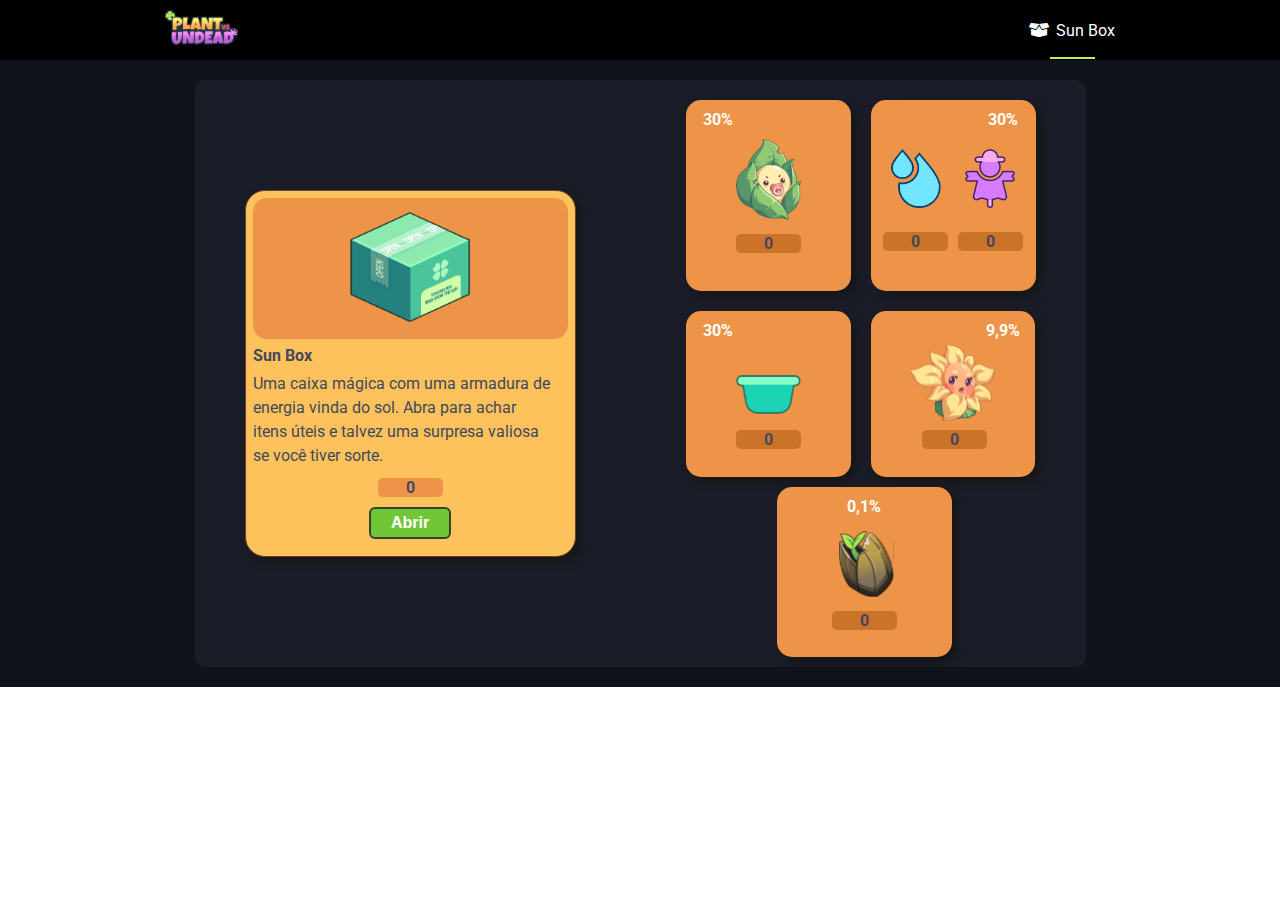
==== sunbox.html @ fbdd425e "(sunbox) page complete" ====
<!DOCTYPE html>
<html lang="pt-br">
<head>
  <meta charset="UTF-8">
  <meta http-equiv="X-UA-Compatible" content="IE=edge">
  <meta name="viewport" content="width=device-width, initial-scale=1.0">
  <link rel="shortcut icon" href="/images/favicon.ico" type="image/x-icon">
  <link rel="stylesheet" href="css/reset.css">
  <link rel="stylesheet" href="css/style.css">
  <link rel="stylesheet" href="https://cdnjs.cloudflare.com/ajax/libs/font-awesome/5.15.4/css/all.min.css">
  <title>SunBox</title>
  <script> document.documentElement.className += ' js'</script>
</head>
<body>
  <header class="header-bg">
    <div class="header">
    <a href="index.html"><img src="images/logo.svg" alt="Plants vs Undead Logo"></a>
    <nav class="nav">
      <ul class="nav__list">
        <li><a class="active" href="sunbox.html"><i class="fas fa-box-open box"></i>Sun Box</a></li>
      </ul>
    </nav>
    </div>
  </header>
  <section class="section-intro">

    <div class="card">
      <div class="card-sunbox">
        <div class="card-sunbox__image">
          <img src="images/sunBox.png" alt="Sun Box">
        </div>
        <h1 class="card-sunbox__title">Sun Box</h1>
        <p class="card-sunbox__paragraph">Uma caixa mágica com uma armadura de energia vinda do sol. Abra para achar itens úteis e talvez uma surpresa valiosa se você tiver sorte.</p>
        <p class="card-sunbox__counter">0</p>
        <button class="card-sunbox__button">Abrir</button>
      </div>
      <div class="card-rewards">
        <div class="card-rewards__style card-baby">
          <p class="card-percentage">30%</p>
          <img src="images/babysapling.svg" alt="Baby Sapling">
          <p class="card-baby__score">0</p>
        </div>
        <div class="card-rewards__style card-crownwater">
          <p class="card-percentage">30%</p>
          <img src="images/water.png" alt="Baby Sapling">
          <img src="images/scarecrow.png" alt="">
          <div class="card-crownwater__paragraphs">
            <p class="card-crownwater__score1">0</p>
            <p class="card-crownwater__score2">0</p>
          </div>
        </div>
        <div class="card-rewards__style card-pot">
          <p class="card-percentage">30%</p>
          <img src="images/smallPot.png" alt="Baby Sapling">
          <p class="card-pot__score">0</p>
        </div>
        <div class="card-rewards__style card-mama">
          <p class="card-percentage">9,9%</p>
          <img src="images/mamasapling.svg" alt="Baby Sapling">
          <p class="card-mama__score">0</p>
        </div>
        <div class="card-rewards__style card-seed">
          <p class="card-percentage">0,1%</p>
          <img src="images/seed.svg" alt="Baby Sapling">
          <p class="card-seed__score">0</p>
        </div>  
      </div>
    </div>
  </section>
</body>
<script src="script/main.js"></script>
</html>
---- css/style.css ----
@import url('https://fonts.googleapis.com/css2?family=Roboto:wght@400;500;700;900&display=swap');

/* ------------------------------ Index ------------------------------ */

/* General styles */
body{
  font-family: 'Roboto';
}

a{
  text-decoration: none;
}

.card{
  background-color: #1A1D28;
  color: white;
  font-weight: 700;
  text-align: center;
  border-radius: 10px;
  padding: 10px 0px 10px 50px;
  display: flex;
  align-content: flex-start;
  
}

/* Header */
.header-bg {
  background-color: black;
}

.header{
  margin: 0 auto;
  max-width: 950px;
  padding: 10px 0px;
  display: flex;
  align-items: center;
  justify-content: space-between;
}

.nav a{
 color: #6a748e;
 font-size: 1em;
 margin: 0 0px;
 position: relative;
}

.box{
  margin: 7px;
}

/* Section Intro */

.section-intro{
  background-color: #11131B;
  padding: 20px 50px;
  margin: 0 auto;
  display: flex;
  justify-content: center;
}

.section-intro .card-intro{
  margin: 30px;
}

.section-intro .card-intro img{
  max-width: 350px;
}

/* ------------------------------ Open SunBox ------------------------------ */

.card-rewards{
  display: flex;
  flex-wrap: wrap;
  width: 370px;
  margin: 0 40px 0 100px;
  
}

.card-percentage{
  color: white;
  font-weight: 700;
}

/* Header */
.js .active{
  color: white;
}

.active::after{
  content: "";
  position: absolute;
  width: 45px;
  height: 2px;
  top: 36px;
  left: 28px;
  background: #b8ee5b;
}

/* Card Sun Box */


.card-sunbox{
  background-color: #fdc25b;
  border-radius: 20px;
  padding: 7px;
  border: 1px solid #684029;
  margin: 100px 0px;
  max-height: 355px;
  box-shadow: 5px 5px 10px rgb(22, 22, 22);
}

.card-sunbox__image{
  background-color: #ee9448;
  border-radius: 14px;
}

.card-sunbox__image img{
  width: 200px;
}

.card-sunbox__title{
  font-family: 'Roboto';
  font-weight: 700;
  color: #44485C;
  text-align: left;
  margin: 7px 0;
}

.card-sunbox__paragraph{
  font-weight: 400;
  color: #44485C;
  text-align: left;
  max-width: 300px;
  line-height: 1.5em;
  margin: 0px 15px 0px 0px;
}

.card-sunbox__counter{
  background-color: #ee9448;
  color: #44485C;
  margin: 10px auto 10px auto;
  border-radius: 5px;
  width: 65px;
  font-weight: 700;
}

.card-sunbox__button{
  margin: 0 0 10px 0;
  background: #71c638;
  color: white;
  border: 2px solid #31462D;
  border-radius: 6px;
  padding: 5px 20px;
  font-size: 1em;
  font-weight: 600;

}

/* Card Rewards General Style */

.card-rewards__style{
  background: #ee9448;
  margin: 10px 10px;
  border-radius: 15px;
  padding: 20px 50px;
  box-shadow: 5px 5px 10px rgb(22, 22, 22);
}

.card-rewards__style img{
  width: 65px;
}

/* Card Baby Sapling */

.card-baby .card-percentage{
  margin: -10px 0 0 -100px;
}

.card-baby img{
  margin: 10px 0 0 0;
}

.card-baby__score{
  background-color: #cc732a;
  color: #44485C;
  margin: 10px auto 10px auto;
  border-radius: 5px;
  width: 65px;
  font-weight: 700;
}

/* Crown Water */
.card-crownwater{
  padding: 20px 11px 0px 10px;
}

.card-crownwater .card-percentage{
  margin: -10px 0 0 100px;
}

.card-crownwater__paragraphs{
  display: flex;
  justify-content: center;
  
}

.card-crownwater__paragraphs p:first-child{
  margin: 10px 5px 0 0px;
}

.card-crownwater__paragraphs p:last-child{
  margin: 10px 0 0 5px;
}

.card-crownwater img{
  margin: 20px 10px 10px 10px;
  width: 50px;
}

.card-crownwater__score1, .card-crownwater__score2{
  background-color: #cc732a;
  color: #44485C;
  border-radius: 5px;
  width: 65px;
  font-weight: 700;
}

/* Card Pot */

.card-pot{
  padding: 20px 50px;
}

.card-pot .card-percentage{
  margin: -10px 0 0 -100px;
}

.card-pot img{
  margin: 35px 0 12px 0;
}

.card-pot__score{
  background-color: #cc732a;
  color: #44485C;
  border-radius: 5px;
  width: 65px;
  font-weight: 700;
}

/* Card Mama */

.card-mama .card-percentage{
  margin: -10px 0 0 100px;
}

.card-mama{
  padding: 20px 15px 20px 15px;
}

.card-mama img{
  margin: 5px 0;
  width: 85px;
}

.card-mama__score{
  background-color: #cc732a;
  color: #44485C;
  border-radius: 5px;
  width: 65px;
  font-weight: 700;
  text-align: center;
  margin: 0 0 0 36px;
}

/* Card Seed */

.card-seed{
  padding: 20px 55px;
  margin: 0 0 0 101px;
}

.card-seed .card-percentage{
  margin: -10px 0 0 0;
}

.card-seed img{
  width: 55px;
  margin: 15px 0 10px 5px;
}

.card-seed__score{
  background-color: #cc732a;
  color: #44485C;
  border-radius: 5px;
  width: 65px;
  font-weight: 700;
  text-align: center;
}
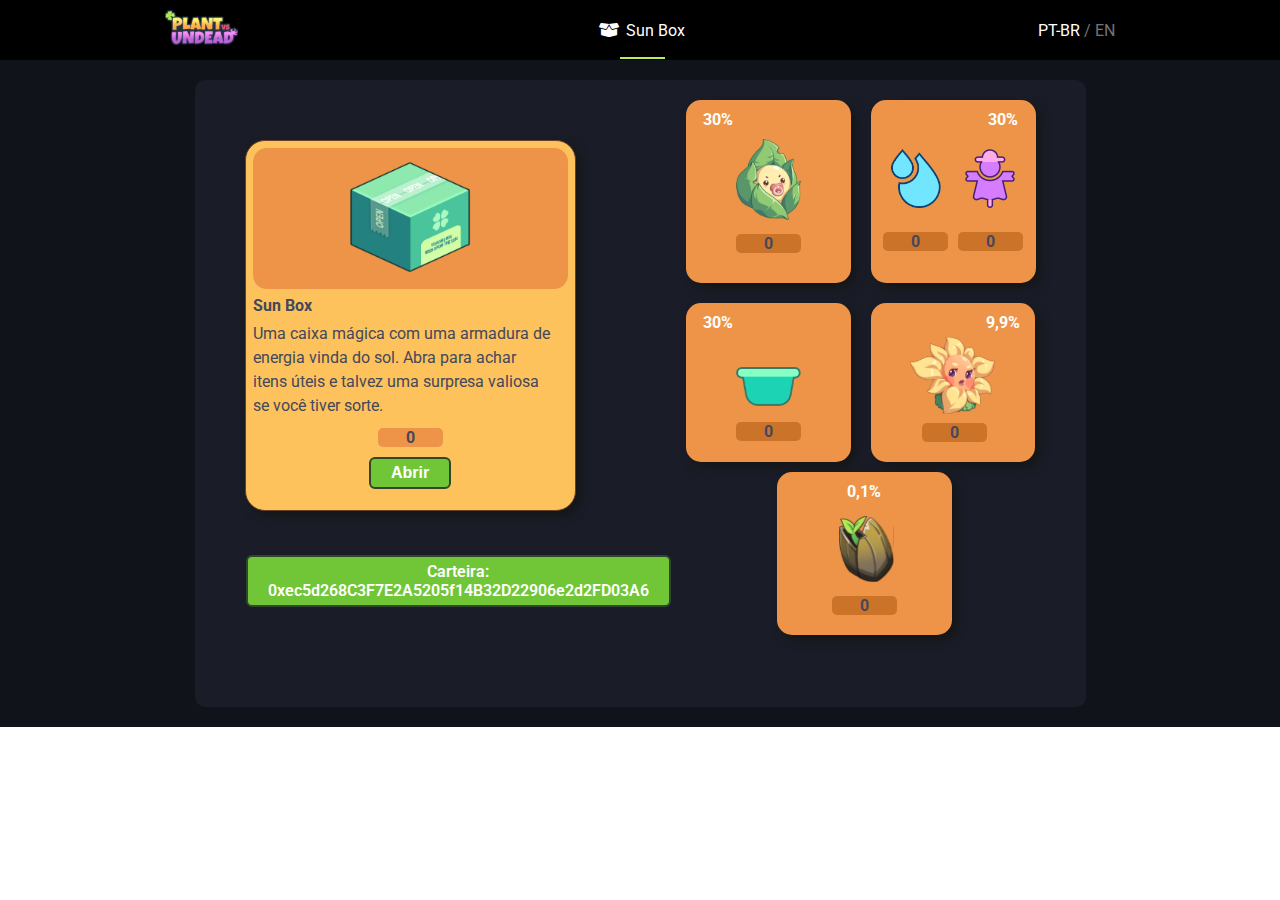
==== commit 42a4d8f6: "finished mvp" ====
--- a/sunbox.html
+++ b/sunbox.html
@@ -8,7 +8,7 @@
   <link rel="stylesheet" href="css/reset.css">
   <link rel="stylesheet" href="css/style.css">
   <link rel="stylesheet" href="https://cdnjs.cloudflare.com/ajax/libs/font-awesome/5.15.4/css/all.min.css">
-  <title>SunBox</title>
+  <title>Sun Box</title>
   <script> document.documentElement.className += ' js'</script>
 </head>
 <body>
@@ -20,6 +20,7 @@
         <li><a class="active" href="sunbox.html"><i class="fas fa-box-open box"></i>Sun Box</a></li>
       </ul>
     </nav>
+    <p class="header__language"><a class="header__language--pt-br">PT-BR</a> / <a class="header__language--en">EN</a></p>
     </div>
   </header>
   <section class="section-intro">
@@ -63,8 +64,10 @@
           <p class="card-percentage">0,1%</p>
           <img src="images/seed.svg" alt="Baby Sapling">
           <p class="card-seed__score">0</p>
-        </div>  
+        </div> 
+        <p class="wallet">Carteira: 0xec5d268C3F7E2A5205f14B32D22906e2d2FD03A6</p>
       </div>
+      
     </div>
   </section>
 </body>
--- a/css/style.css
+++ b/css/style.css
@@ -8,6 +8,11 @@
 }
 
 a{
+  color: rgb(116, 116, 116); 
+  text-decoration: none;
+}
+
+a:visited{
   text-decoration: none;
 }
 
@@ -17,10 +22,10 @@
   font-weight: 700;
   text-align: center;
   border-radius: 10px;
-  padding: 10px 0px 10px 50px;
+  padding: 10px 0px 10px 0px;
   display: flex;
   align-content: flex-start;
-  
+  flex-wrap: wrap;
 }
 
 /* Header */
@@ -48,24 +53,63 @@
   margin: 7px;
 }
 
+.header__language{
+  color: rgb(116, 116, 116);
+  cursor: pointer;
+}
+
+.activeLang{
+  color: white;
+}
+
 /* Section Intro */
 
 .section-intro{
   background-color: #11131B;
-  padding: 20px 50px;
+  padding: 20px 40px;
   margin: 0 auto;
   display: flex;
   justify-content: center;
 }
 
 .section-intro .card-intro{
-  margin: 30px;
+  margin: 60px 20px 70px 20px;
+  padding: 10px 10px;
+}
+
+.section-intro .card-intro p{
+  padding: 0 200px;
+  margin: 20px 0;
+  display: block;
 }
 
 .section-intro .card-intro img{
   max-width: 350px;
-}
-
+  margin: 10px auto 10px auto;
+}
+
+.section-intro .card-intro .donation{
+  text-transform: uppercase;
+  margin: 20px auto 30px auto;
+}
+
+.section-intro .card-intro .wallet{
+  margin: 0 auto 30px auto;
+  background: #71c638;
+  color: white;
+  border: 2px solid #31462D;
+  border-radius: 6px;
+  padding: 5px 20px;
+  font-size: 1em;
+  font-weight: 600;  
+}
+
+.section-intro .card-intro .contact{
+  padding: 0 300px;
+  margin:  0 auto 10px auto;
+  display: block;
+  
+}
 /* ------------------------------ Open SunBox ------------------------------ */
 
 .card-rewards{
@@ -104,7 +148,7 @@
   border-radius: 20px;
   padding: 7px;
   border: 1px solid #684029;
-  margin: 100px 0px;
+  margin: 50px 0px 100px 50px;
   max-height: 355px;
   box-shadow: 5px 5px 10px rgb(22, 22, 22);
 }
@@ -170,6 +214,20 @@
   width: 65px;
 }
 
+.card-rewards .wallet{
+  position: relative;
+  top: -80px;
+  right: 430px;
+  margin: 0px auto 10px auto;
+  background: #71c638;
+  color: white;
+  border: 2px solid #31462D;
+  border-radius: 6px;
+  padding: 5px 20px;
+  font-size: 1em;
+  font-weight: 600;  
+}
+
 /* Card Baby Sapling */
 
 .card-baby .card-percentage{
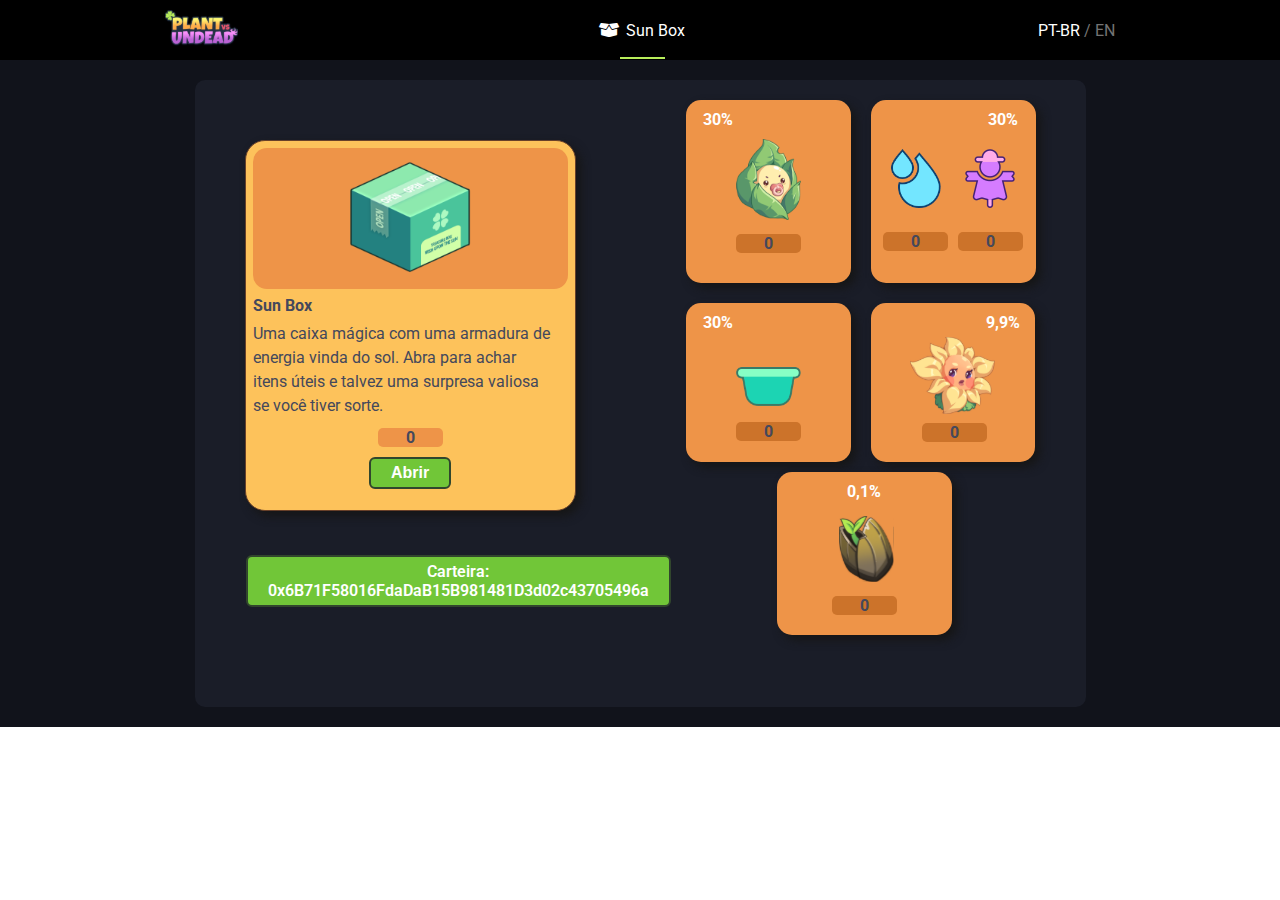
==== commit 609bb5cc: "Changed wallet" ====
--- a/sunbox.html
+++ b/sunbox.html
@@ -65,7 +65,7 @@
           <img src="images/seed.svg" alt="Baby Sapling">
           <p class="card-seed__score">0</p>
         </div> 
-        <p class="wallet">Carteira: 0xec5d268C3F7E2A5205f14B32D22906e2d2FD03A6</p>
+        <p class="wallet">Carteira: 0x6B71F58016FdaDaB15B981481D3d02c43705496a</p>
       </div>
       
     </div>
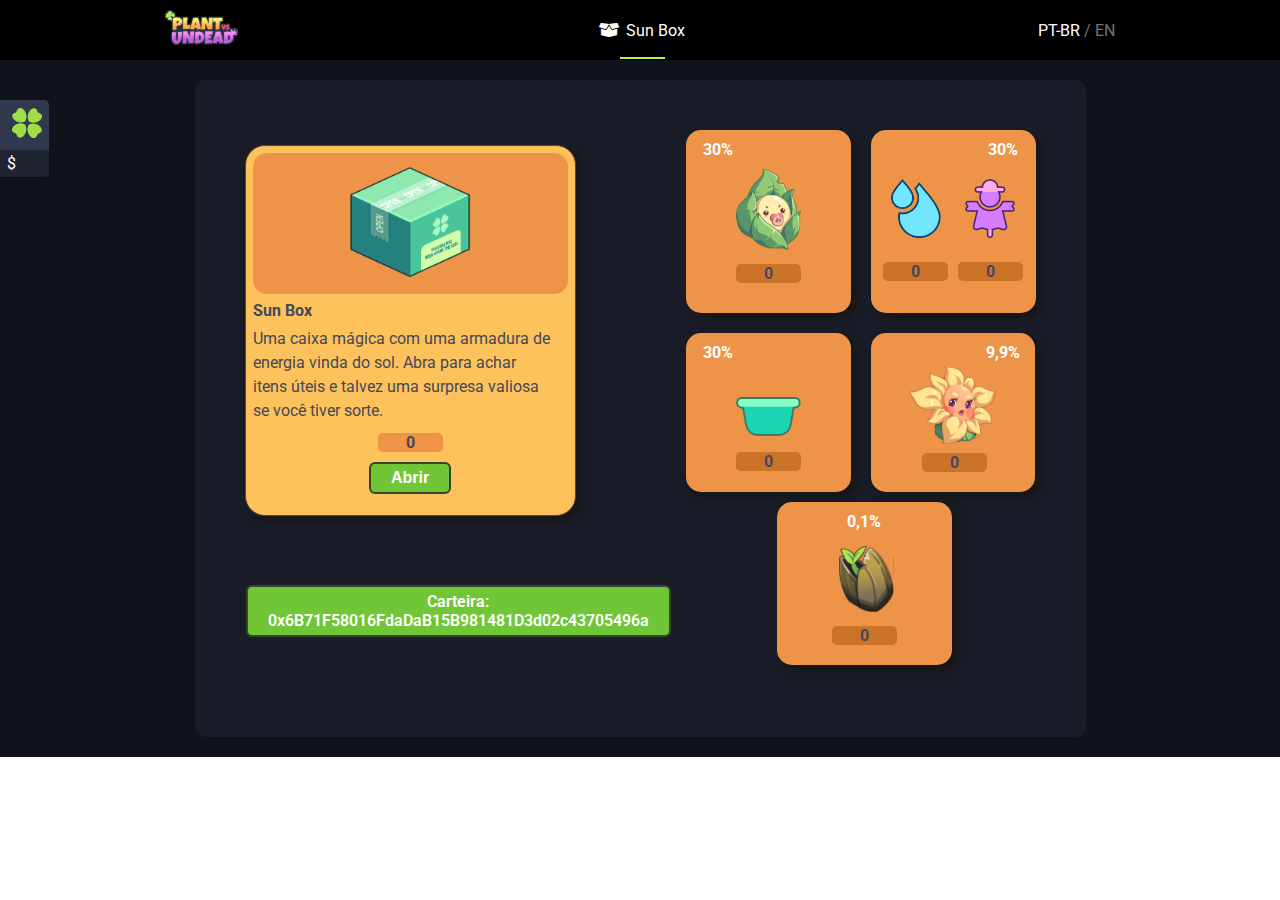
==== commit 482a38f9: "Api price pvu" ====
--- a/sunbox.html
+++ b/sunbox.html
@@ -4,14 +4,15 @@
   <meta charset="UTF-8">
   <meta http-equiv="X-UA-Compatible" content="IE=edge">
   <meta name="viewport" content="width=device-width, initial-scale=1.0">
-  <link rel="shortcut icon" href="/images/favicon.ico" type="image/x-icon">
+  <link rel="shortcut icon" href="images/favicon.ico" type="image/x-icon">
   <link rel="stylesheet" href="css/reset.css">
   <link rel="stylesheet" href="css/style.css">
   <link rel="stylesheet" href="https://cdnjs.cloudflare.com/ajax/libs/font-awesome/5.15.4/css/all.min.css">
   <title>Sun Box</title>
   <script> document.documentElement.className += ' js'</script>
 </head>
-<body>
+<body onload="searchPrice()">
+
   <header class="header-bg">
     <div class="header">
     <a href="index.html"><img src="images/logo.svg" alt="Plants vs Undead Logo"></a>
@@ -23,7 +24,15 @@
     <p class="header__language"><a class="header__language--pt-br">PT-BR</a> / <a class="header__language--en">EN</a></p>
     </div>
   </header>
-  <section class="section-intro">
+
+
+    <div class="pvu">
+      <img src="images/icon.svg" alt="Plants vs Undead Icon" class="icon-pvu-sunbox">
+      <p class="price-pvu">$</p>
+    </div>
+
+
+  <section class="section-intro-sunbox">
 
     <div class="card">
       <div class="card-sunbox">
--- a/css/style.css
+++ b/css/style.css
@@ -62,61 +62,107 @@
   color: white;
 }
 
+/* Pvu Price */
+
+.pvu{
+  top: 100px;
+  left: 0;
+  position: absolute;
+  color: white;
+  margin: 0 auto;
+  
+  background-color: #32384d;
+  border-bottom-right-radius: 5px;
+  border-top-right-radius: 5px;
+}
+
+.price-pvu{
+  background-color: #212533;
+  padding: 4px 7px;
+  border-bottom-right-radius: 5px;
+}
+
+.icon-pvu{
+  width: 30px;
+  padding: 8px 7px;
+}
+
+/* Icon-pvu Sunbox */
+
+.icon-pvu-sunbox{
+  width: 30px;
+  padding: 8px 7px;
+  margin: 0 0 0 5px;
+}
+
 /* Section Intro */
 
 .section-intro{
+  background-color: #11131B;
+  padding: 5px 40px;
+  margin: 0 auto;
+  height: 100vh;
+  text-align: center;
+  
+}
+
+.section-intro .card-intro{
+  margin: 60px 20px 70px 20px;
+  padding: 10px 10px;
+}
+
+.section-intro .card-intro p{
+  padding: 0 200px;
+  margin: 20px 0;
+  display: block;
+}
+
+.section-intro .card-intro img{
+  max-width: 350px;
+  margin: 15px auto 10px auto;
+}
+
+.section-intro .card-intro .donation{
+  text-transform: uppercase;
+  margin: 20px auto 30px auto;
+}
+
+.section-intro .card-intro .wallet{
+  margin: 5px auto 25px auto;
+  background: #71c638;
+  color: white;
+  border: 2px solid #31462D;
+  border-radius: 6px;
+  padding: 5px 20px;
+  font-size: 1em;
+  font-weight: 600;
+  cursor: pointer;  
+}
+
+.section-intro .card-intro .contact{
+  padding: 0 30%;
+  margin:  0px auto 20px auto;
+  display: block;
+  
+}
+/* ------------------------------ Open SunBox ------------------------------ */
+
+
+.section-intro-sunbox{
   background-color: #11131B;
   padding: 20px 40px;
   margin: 0 auto;
   display: flex;
   justify-content: center;
-}
-
-.section-intro .card-intro{
-  margin: 60px 20px 70px 20px;
-  padding: 10px 10px;
-}
-
-.section-intro .card-intro p{
-  padding: 0 200px;
-  margin: 20px 0;
-  display: block;
-}
-
-.section-intro .card-intro img{
-  max-width: 350px;
-  margin: 10px auto 10px auto;
-}
-
-.section-intro .card-intro .donation{
-  text-transform: uppercase;
-  margin: 20px auto 30px auto;
-}
-
-.section-intro .card-intro .wallet{
-  margin: 0 auto 30px auto;
-  background: #71c638;
-  color: white;
-  border: 2px solid #31462D;
-  border-radius: 6px;
-  padding: 5px 20px;
-  font-size: 1em;
-  font-weight: 600;  
-}
-
-.section-intro .card-intro .contact{
-  padding: 0 300px;
-  margin:  0 auto 10px auto;
-  display: block;
-  
-}
-/* ------------------------------ Open SunBox ------------------------------ */
+  
+}
+
 
 .card-rewards{
   display: flex;
   flex-wrap: wrap;
   width: 370px;
-  margin: 0 40px 0 100px;
+  margin: 30px 40px 0 100px;
   
 }
 
@@ -148,7 +194,7 @@
   border-radius: 20px;
   padding: 7px;
   border: 1px solid #684029;
-  margin: 50px 0px 100px 50px;
+  margin: 55px 0px 100px 50px;
   max-height: 355px;
   box-shadow: 5px 5px 10px rgb(22, 22, 22);
 }
@@ -225,7 +271,8 @@
   border-radius: 6px;
   padding: 5px 20px;
   font-size: 1em;
-  font-weight: 600;  
+  font-weight: 600; 
+  cursor: pointer; 
 }
 
 /* Card Baby Sapling */
